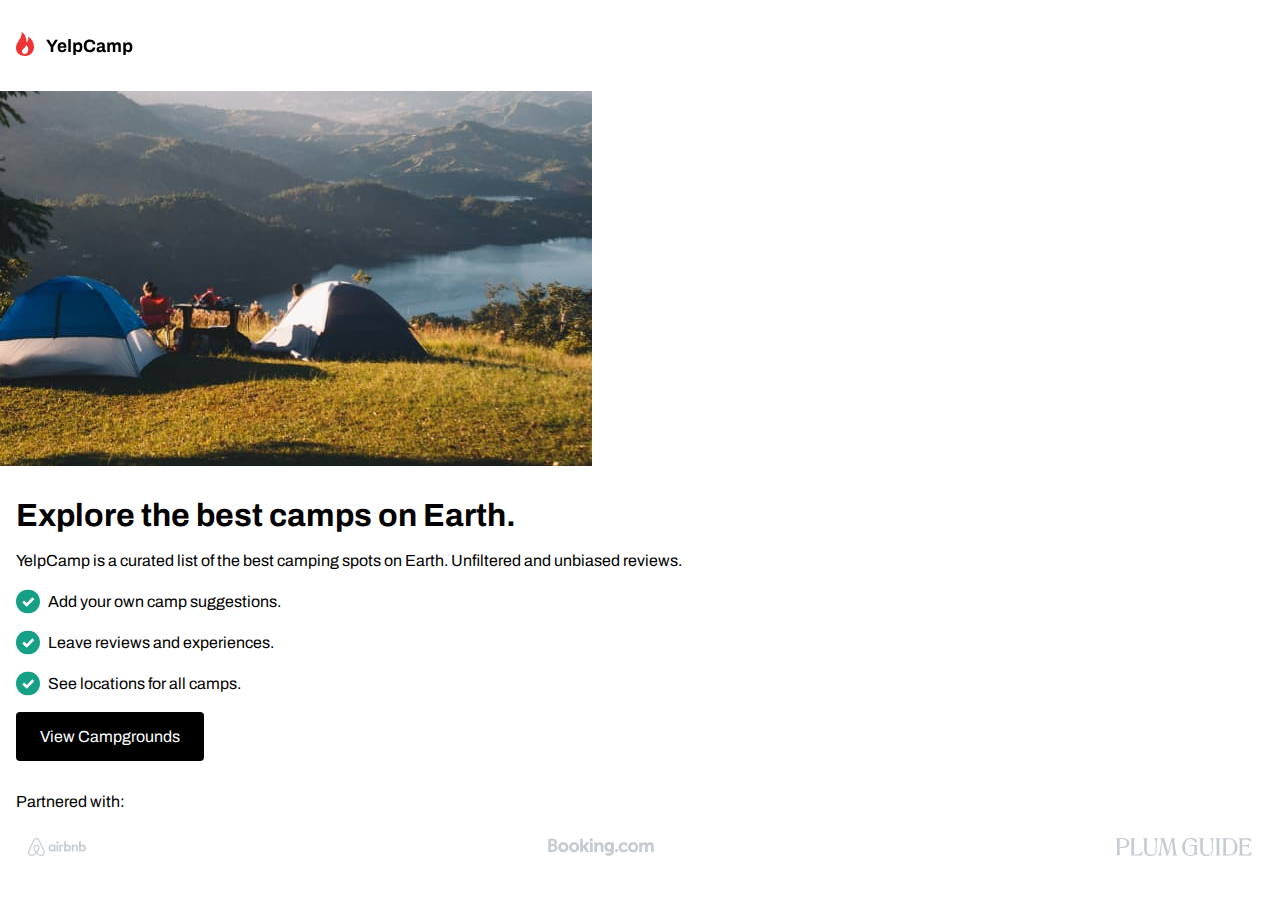
==== index.html @ b58d79cf "Initialized repo. Finished landing page and sign in." ====
<!DOCTYPE html>
<html lang="en">
<head>
  <meta charset="UTF-8">
  <meta name="viewport" content="width=device-width, initial-scale=1.0"> <!-- displays site properly based on user's device -->
  <link rel="preconnect" href="https://fonts.googleapis.com">
  <link rel="preconnect" href="https://fonts.gstatic.com" crossorigin>
  <link href="https://fonts.googleapis.com/css2?family=Archivo:wght@400;700&display=swap" rel="stylesheet">
  <link rel="stylesheet" type="text/css" href="./css/reset.css">
  <link rel="stylesheet" type="text/css" href="./css/styles.css">
  <title>Codewell | YelpCamp</title>
</head>
<body>
  <header>
    <h1><img id="img-logo" src="./Assets/Logo.svg" alt="YelpCamp logo"/></h1>
  </header>
  <main>
    <div class="div-landing">
      <img id="img-hero" src="./Assets/Hero Image (Tablet and Mobile).jpg" src="Image of two people sitting outside of tents"/>
      <div class="div-landing-description">
        <h2>Explore the best camps on Earth.</h2>
        <div>YelpCamp is a curated list of the best camping spots on Earth. Unfiltered and unbiased reviews.</div>
        <ul class="list-features">
          <li>
            <img class="img-checkmark" src="./Assets/Checkmark.svg" alt="white checkmark"/>
            <span>Add your own camp suggestions.</span>
          </li>
          <li>
            <img class="img-checkmark" src="./Assets/Checkmark.svg" alt="white checkmark"/>
            <span>Leave reviews and experiences.</span>
          </li>
          <li>
            <img class="img-checkmark" src="./Assets/Checkmark.svg" alt="white checkmark"/>
            <span>See locations for all camps.</span>
          </li>
        </ul>
        <button class="btn-cta">View Campgrounds</button>
      </div>
    </div>
  </main>
  <footer>
    <div>Partnered with: 
      <ul class="list-partners">
        <li>
          <img id="img-airbnb" src="./Assets/Airbnb.svg" alt="Airbnb Logo"/>
        </li>
        <li>
          <img id="img-booking" src="./Assets/Booking.svg" alt="Booking logo"/>
        </li>
        <li>
          <img id="img-plum-guide" src="./Assets/Plum Guide.svg" alt="Plum Guide Logo"/>
        </li>
      </ul>
    </div>
  </footer>
</body>
---- css/styles.css ----
body {
  font-family: 'Archivo', sans-serif;
  min-height: 100vh;
}

.btn-cta {
  cursor: pointer;
}

header {
  padding: 2rem 1rem;
}

#img-logo {
  display: block;
  width: 118px;
  height: 27px;
}

.div-landing {
  overflow: hidden;
}

#img-hero {
  display: block;
  width: auto;
  height: 375px;
  margin-left: -11rem;
}

.div-landing-description {
  padding: 2rem 1rem;
}

.div-landing-description > h2, .div-landing-description > div {
  width: 85%;
}

h2 {
  font-weight: 700;
  font-size: 2rem;
  margin-bottom: 1rem;
}

.div-landing-description > div {
  margin-bottom: 1rem;
  line-height: 1.5rem;
}

.list-features > li {
  display: flex;
  align-items: center;
  margin-bottom: 1rem;
}

.img-checkmark {
  width: 24px;
  height: 25px;
  margin-right: .5rem;
}

.btn-cta {
  padding: 1rem 1.5rem;
  color: hsl(0, 0%, 100%);
  background-color: hsl(0, 0%, 0%);
  border-radius: 4px;
}

footer {
  padding: 0 1rem 2rem 1rem;
}

.list-partners {
  display: flex;
  justify-content: space-between;
  align-items: center;
  margin-top: 1rem;
}

#img-airbnb {
  width: 83px;
  height: 42px;
}

#img-booking {
  width: 131px;
  height: 42px;
}

#img-plum-guide {
  width: 160px;
  height: 42px;
}
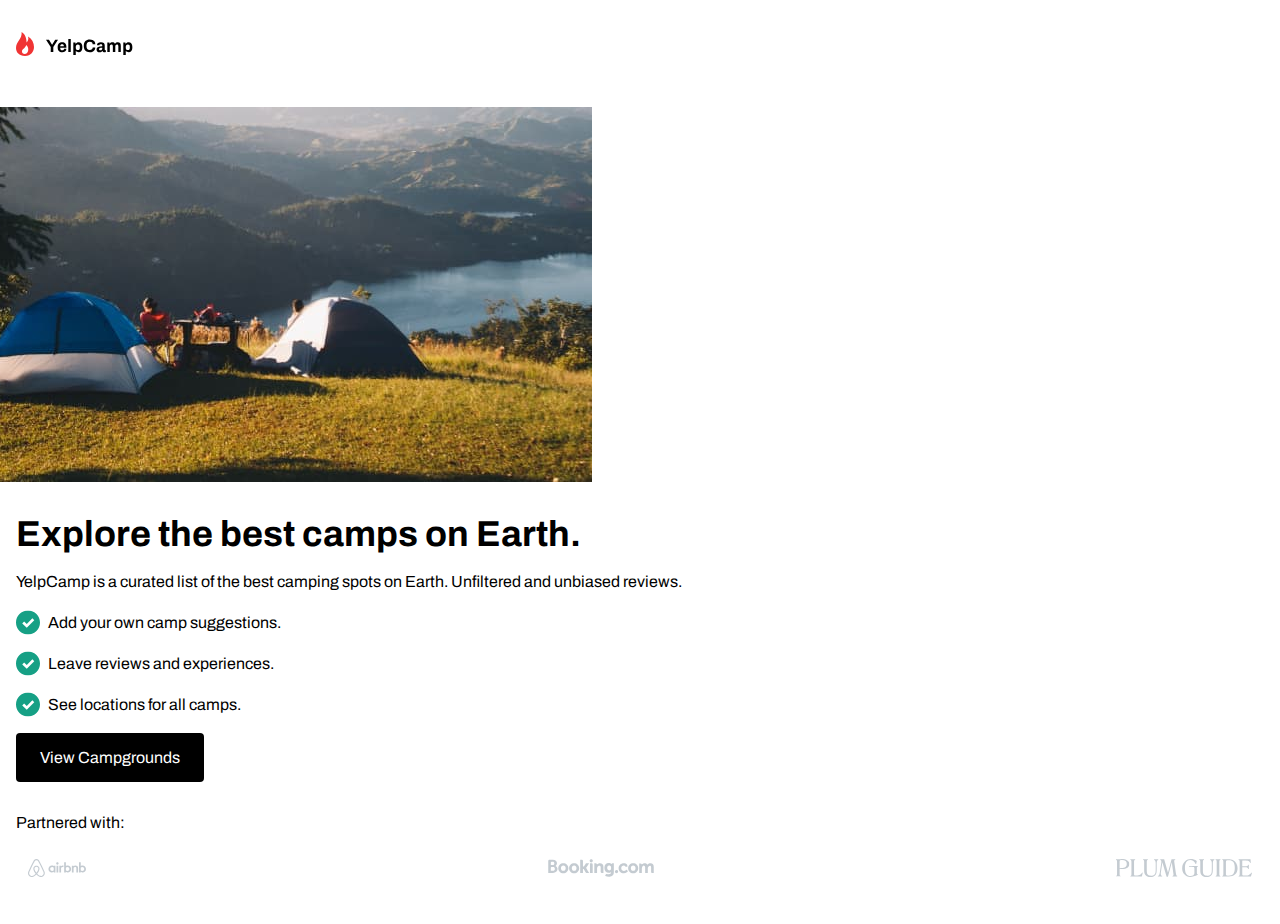
==== commit c2dd4c5c: "Changed button tags to A tags and added html files to be the href. Tried to make more universal styl" ====
--- a/index.html
+++ b/index.html
@@ -8,7 +8,8 @@
   <link href="https://fonts.googleapis.com/css2?family=Archivo:wght@400;700&display=swap" rel="stylesheet">
   <link rel="stylesheet" type="text/css" href="./css/reset.css">
   <link rel="stylesheet" type="text/css" href="./css/styles.css">
-  <title>Codewell | YelpCamp</title>
+  <link rel="stylesheet" type="text/css" href="./css/landingPage.css">
+  <title>YelpCamp | LandingPage</title>
 </head>
 <body>
   <header>
@@ -34,7 +35,7 @@
             <span>See locations for all camps.</span>
           </li>
         </ul>
-        <button class="btn-cta">View Campgrounds</button>
+        <a id="link-view-campgrounds" role="button" href="search.html">View Campgrounds</a>
       </div>
     </div>
   </main>
--- a/css/styles.css
+++ b/css/styles.css
@@ -1,93 +1,69 @@
+/* Universal Styles */
 body {
   font-family: 'Archivo', sans-serif;
   min-height: 100vh;
 }
 
-.btn-cta {
+.hide {
+  display: none !important;
+}
+
+#link-view-campgrounds, #img-nav-hamburger {
   cursor: pointer;
 }
 
 header {
-  padding: 2rem 1rem;
+  display: flex;
+  justify-content: space-between;
+  align-items: center;
+  padding: 2rem 1rem 3rem 1rem;
 }
 
-#img-logo {
+#img-logo, #img-footer-logo {
   display: block;
   width: 118px;
   height: 27px;
 }
 
-.div-landing {
-  overflow: hidden;
+#img-nav-hamburger {
+  width: 32px;
+  height: 32px;
+  display: block;
+  padding: .125rem;
+  background-color: hsla(30, 35%, 64%, 0.10);
+  border-radius: 4px;
 }
 
-#img-hero {
-  display: block;
-  width: auto;
-  height: 375px;
-  margin-left: -11rem;
+nav {
+  position: relative;
 }
 
-.div-landing-description {
-  padding: 2rem 1rem;
+nav > ul {
+  position: absolute;
+  right: 0;
+  top: 3.5rem;
+  width: 150px;
+  border: 1px solid black;
+  z-index: 4;
+  background-color: hsl(0, 0%, 100%);
 }
 
-.div-landing-description > h2, .div-landing-description > div {
-  width: 85%;
+nav > ul > li {
+  padding: 1rem;
+  border-bottom: 1px solid black;
 }
+
+nav > ul > li:last-of-type {
+  border-bottom: none;
+}
+
 
 h2 {
   font-weight: 700;
-  font-size: 2rem;
+  font-size: 2.25rem;
   margin-bottom: 1rem;
-}
-
-.div-landing-description > div {
-  margin-bottom: 1rem;
-  line-height: 1.5rem;
-}
-
-.list-features > li {
-  display: flex;
-  align-items: center;
-  margin-bottom: 1rem;
-}
-
-.img-checkmark {
-  width: 24px;
-  height: 25px;
-  margin-right: .5rem;
-}
-
-.btn-cta {
-  padding: 1rem 1.5rem;
-  color: hsl(0, 0%, 100%);
-  background-color: hsl(0, 0%, 0%);
-  border-radius: 4px;
 }
 
 footer {
   padding: 0 1rem 2rem 1rem;
 }
-
-.list-partners {
-  display: flex;
-  justify-content: space-between;
-  align-items: center;
-  margin-top: 1rem;
-}
-
-#img-airbnb {
-  width: 83px;
-  height: 42px;
-}
-
-#img-booking {
-  width: 131px;
-  height: 42px;
-}
-
-#img-plum-guide {
-  width: 160px;
-  height: 42px;
-}
--- a/css/landingPage.css
+++ b/css/landingPage.css
@@ -0,0 +1,66 @@
+.div-landing {
+  overflow: hidden;
+}
+
+#img-hero {
+  display: block;
+  width: auto;
+  height: 375px;
+  margin-left: -11rem;
+}
+
+.div-landing-description {
+  padding: 2rem 1rem;
+}
+
+.div-landing-description > h2, .div-landing-description > div {
+  width: 85%;
+}
+
+.div-landing-description > div {
+  margin-bottom: 1rem;
+  line-height: 1.5rem;
+}
+
+.list-features > li {
+  display: flex;
+  align-items: center;
+  margin-bottom: 1rem;
+}
+
+.img-checkmark {
+  width: 24px;
+  height: 25px;
+  margin-right: .5rem;
+}
+
+#link-view-campgrounds {
+  display: block;
+  width: fit-content;
+  padding: 1rem 1.5rem;
+  color: hsl(0, 0%, 100%);
+  background-color: hsl(0, 0%, 0%);
+  border-radius: 4px;
+}
+
+.list-partners {
+  display: flex;
+  justify-content: space-between;
+  align-items: center;
+  margin-top: 1rem;
+}
+
+#img-airbnb {
+  width: 83px;
+  height: 42px;
+}
+
+#img-booking {
+  width: 131px;
+  height: 42px;
+}
+
+#img-plum-guide {
+  width: 160px;
+  height: 42px;
+}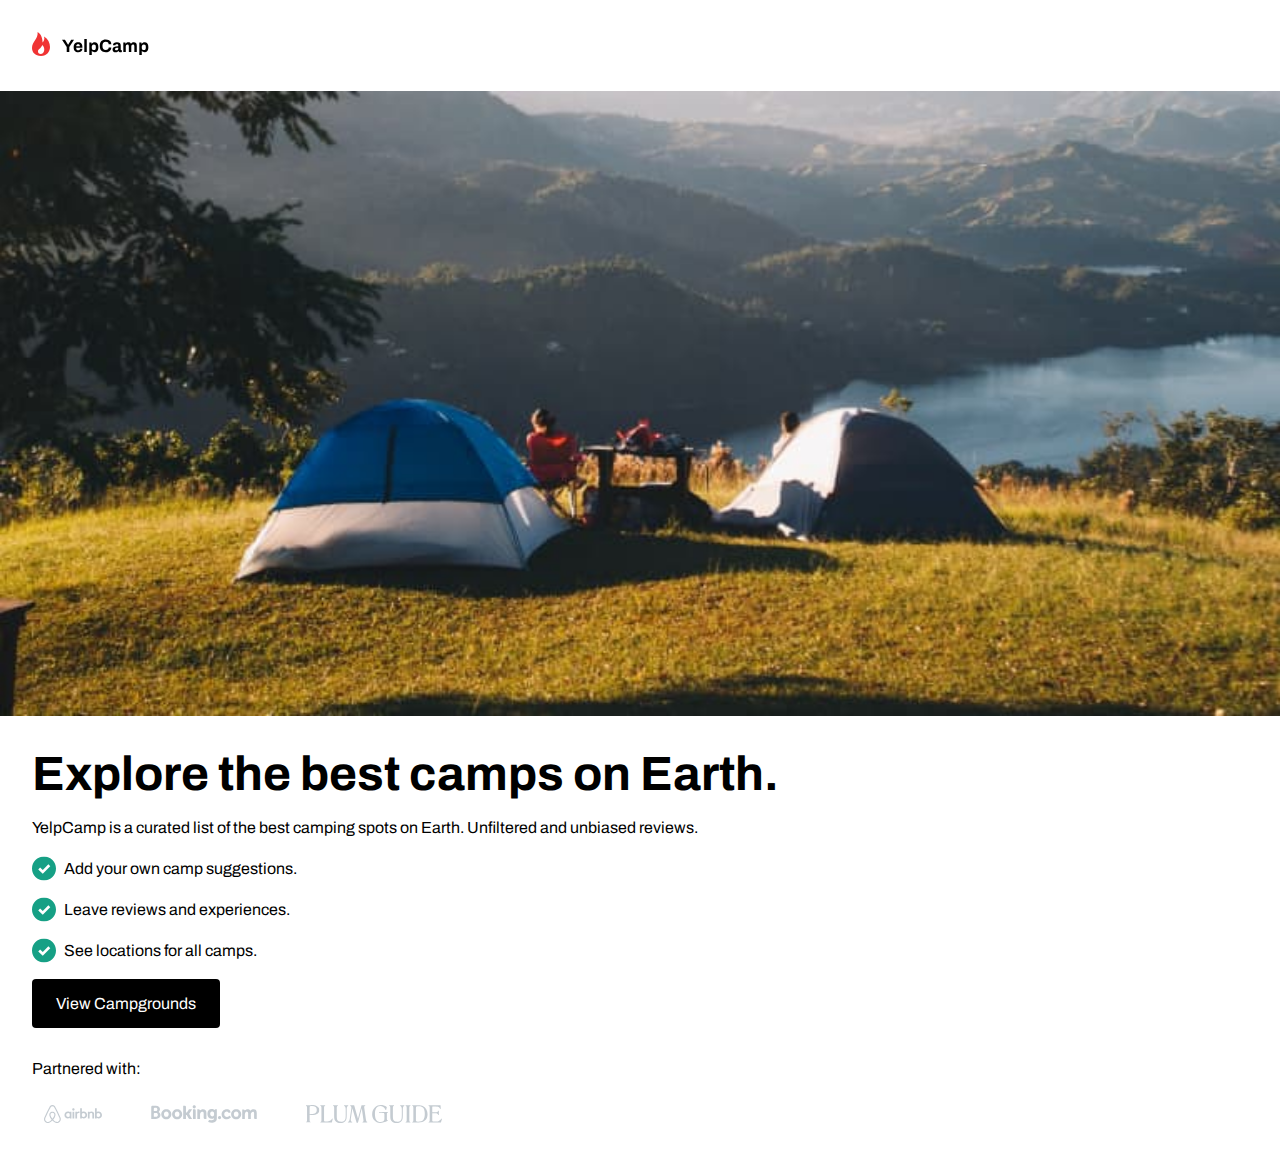
==== commit 84c13a7c: "Finished css for signIn and signUp.html desktop pages." ====
--- a/index.html
+++ b/index.html
@@ -35,7 +35,7 @@
             <span>See locations for all camps.</span>
           </li>
         </ul>
-        <a id="link-view-campgrounds" role="button" href="search.html">View Campgrounds</a>
+        <a class="btn-cta" role="button" href="search.html">View Campgrounds</a>
       </div>
     </div>
   </main>
--- a/css/styles.css
+++ b/css/styles.css
@@ -64,6 +64,60 @@
   margin-bottom: 1rem;
 }
 
+.btn-cta {
+  display: block;
+  width: fit-content;
+  padding: 1rem 1.5rem;
+  color: hsl(0, 0%, 100%);
+  background-color: hsl(0, 0%, 0%);
+  border-radius: 4px;
+}
+
 footer {
   padding: 0 1rem 2rem 1rem;
 }
+
+@media (min-width: 768px) {
+  header {
+    padding: 2rem;
+  }
+
+  footer {
+    padding: 0 2rem 2rem 2rem;
+  }
+}
+
+@media (min-width: 1400px) {
+  header {
+    padding: 2rem 8rem;
+  }
+
+  nav {
+    width: 90%;
+  }
+
+  nav > ul {
+    position: initial;
+    right: initial;
+    top: initial;
+    width: 100%;
+    border: none;
+    background-color: white;
+    display: flex;
+    align-items: center;
+    justify-content: flex-end;
+  }
+
+  nav > ul > li:first-of-type {
+    margin-right: auto;
+    margin-left: 0;
+  }
+
+  nav > ul > li {
+    border-bottom: none;
+  }
+
+  footer {
+    padding: 2rem 8rem 4rem 8rem;
+  }
+}
--- a/css/landingPage.css
+++ b/css/landingPage.css
@@ -34,15 +34,6 @@
   margin-right: .5rem;
 }
 
-#link-view-campgrounds {
-  display: block;
-  width: fit-content;
-  padding: 1rem 1.5rem;
-  color: hsl(0, 0%, 100%);
-  background-color: hsl(0, 0%, 0%);
-  border-radius: 4px;
-}
-
 .list-partners {
   display: flex;
   justify-content: space-between;
@@ -63,4 +54,62 @@
 #img-plum-guide {
   width: 160px;
   height: 42px;
+}
+
+@media (min-width: 768px) {
+  #img-hero {
+    width: 100%;
+    height: auto;
+    margin-left: 0;
+  }
+
+  .div-landing-description  {
+    padding: 2rem;
+  }
+
+  .div-landing-description > h2 {
+    font-size: 3rem;
+  }
+
+  .list-partners {
+    justify-content: flex-start;
+  }
+
+  .list-partners > li {
+    margin-right: 1.5rem;
+  }
+}
+
+@media (min-width: 1400px) {
+  body {
+    background-color: hsla(30, 35%, 64%, 0.10);
+  }
+
+  header, .div-landing-description {
+    padding: 2rem 8rem 6rem 8rem;
+    width: 60%;
+  }
+
+  .div-landing {
+    display: flex;
+  }
+
+  #img-hero {
+    content: url('../Assets/Hero Image.jpg');
+    order: 2;
+    width: auto;
+    height: 100%;
+    position: absolute;
+    right: 0;
+    top: 0;
+  }
+
+  .div-landing-description {
+    order: 1;
+    padding-bottom: 2rem;
+  }
+
+  .div-landing-description > h2, .div-landing-description > div {
+    width: 70%;
+  }
 }